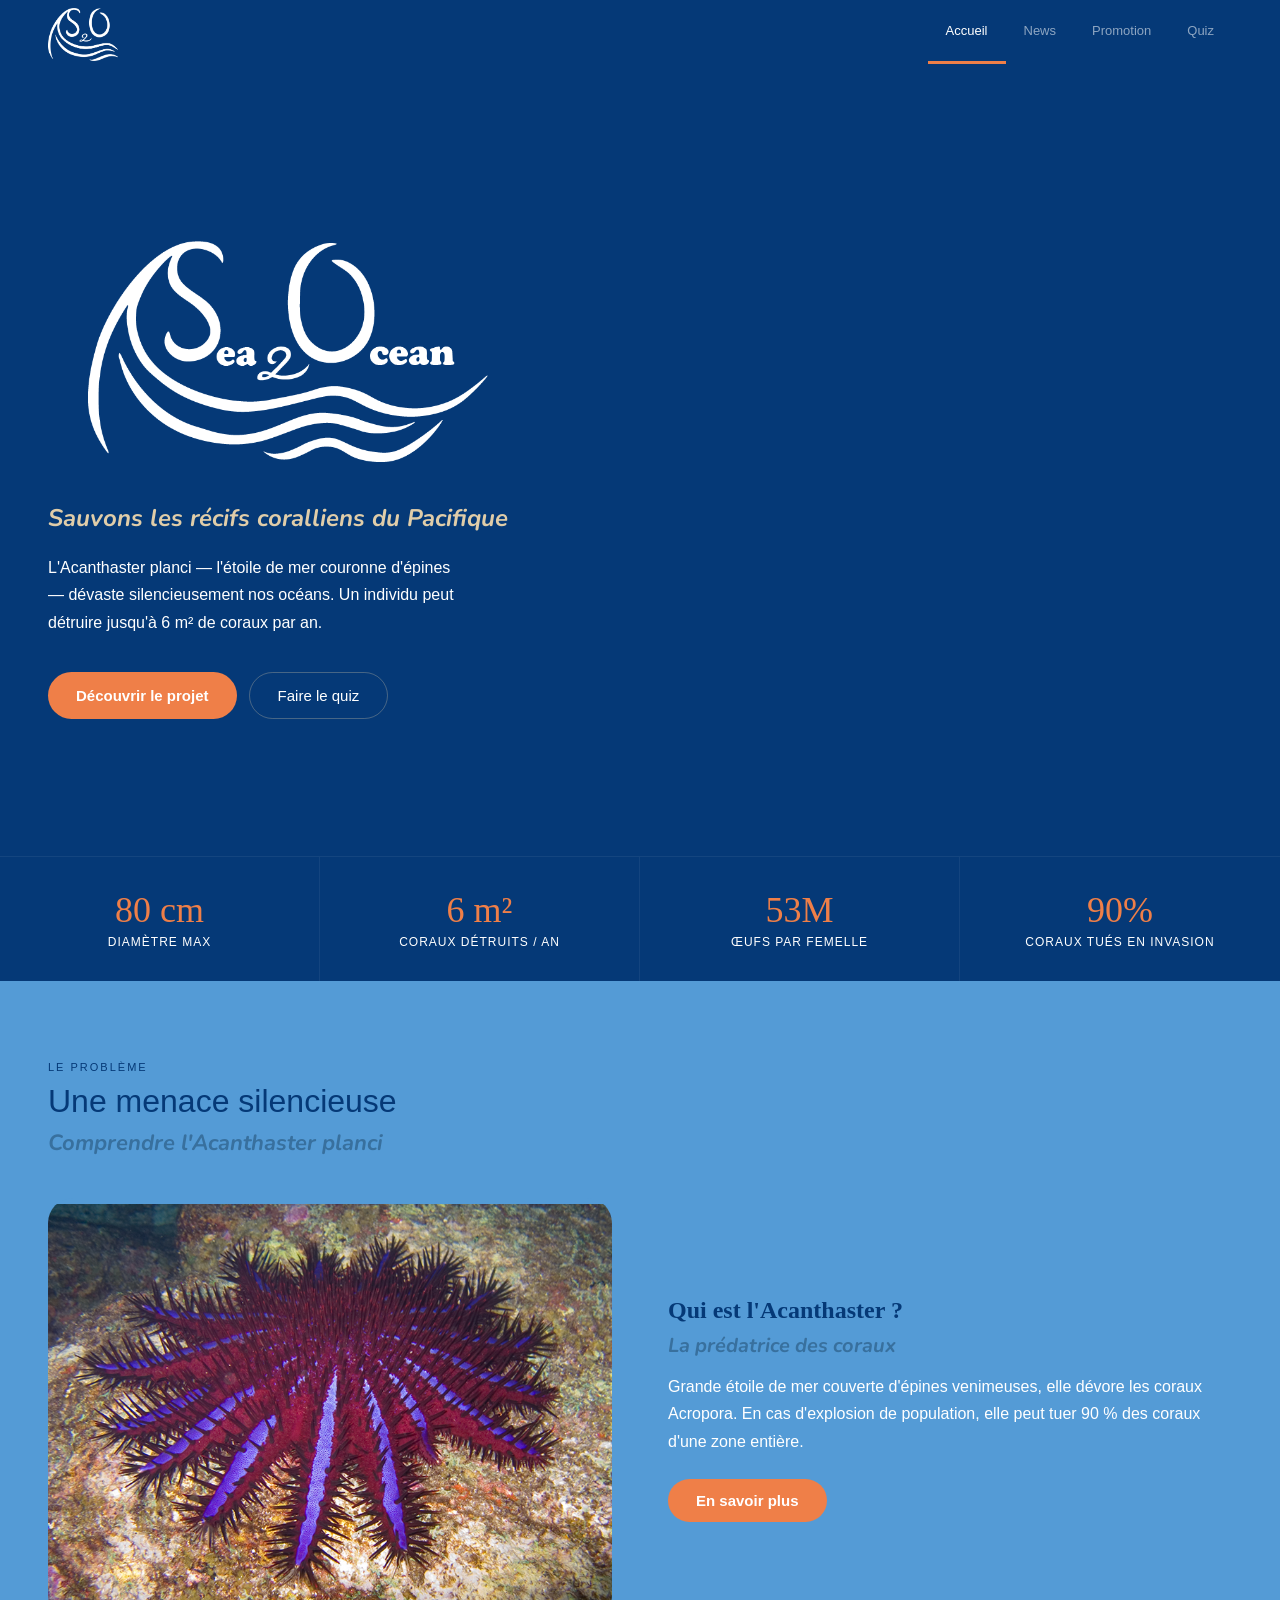
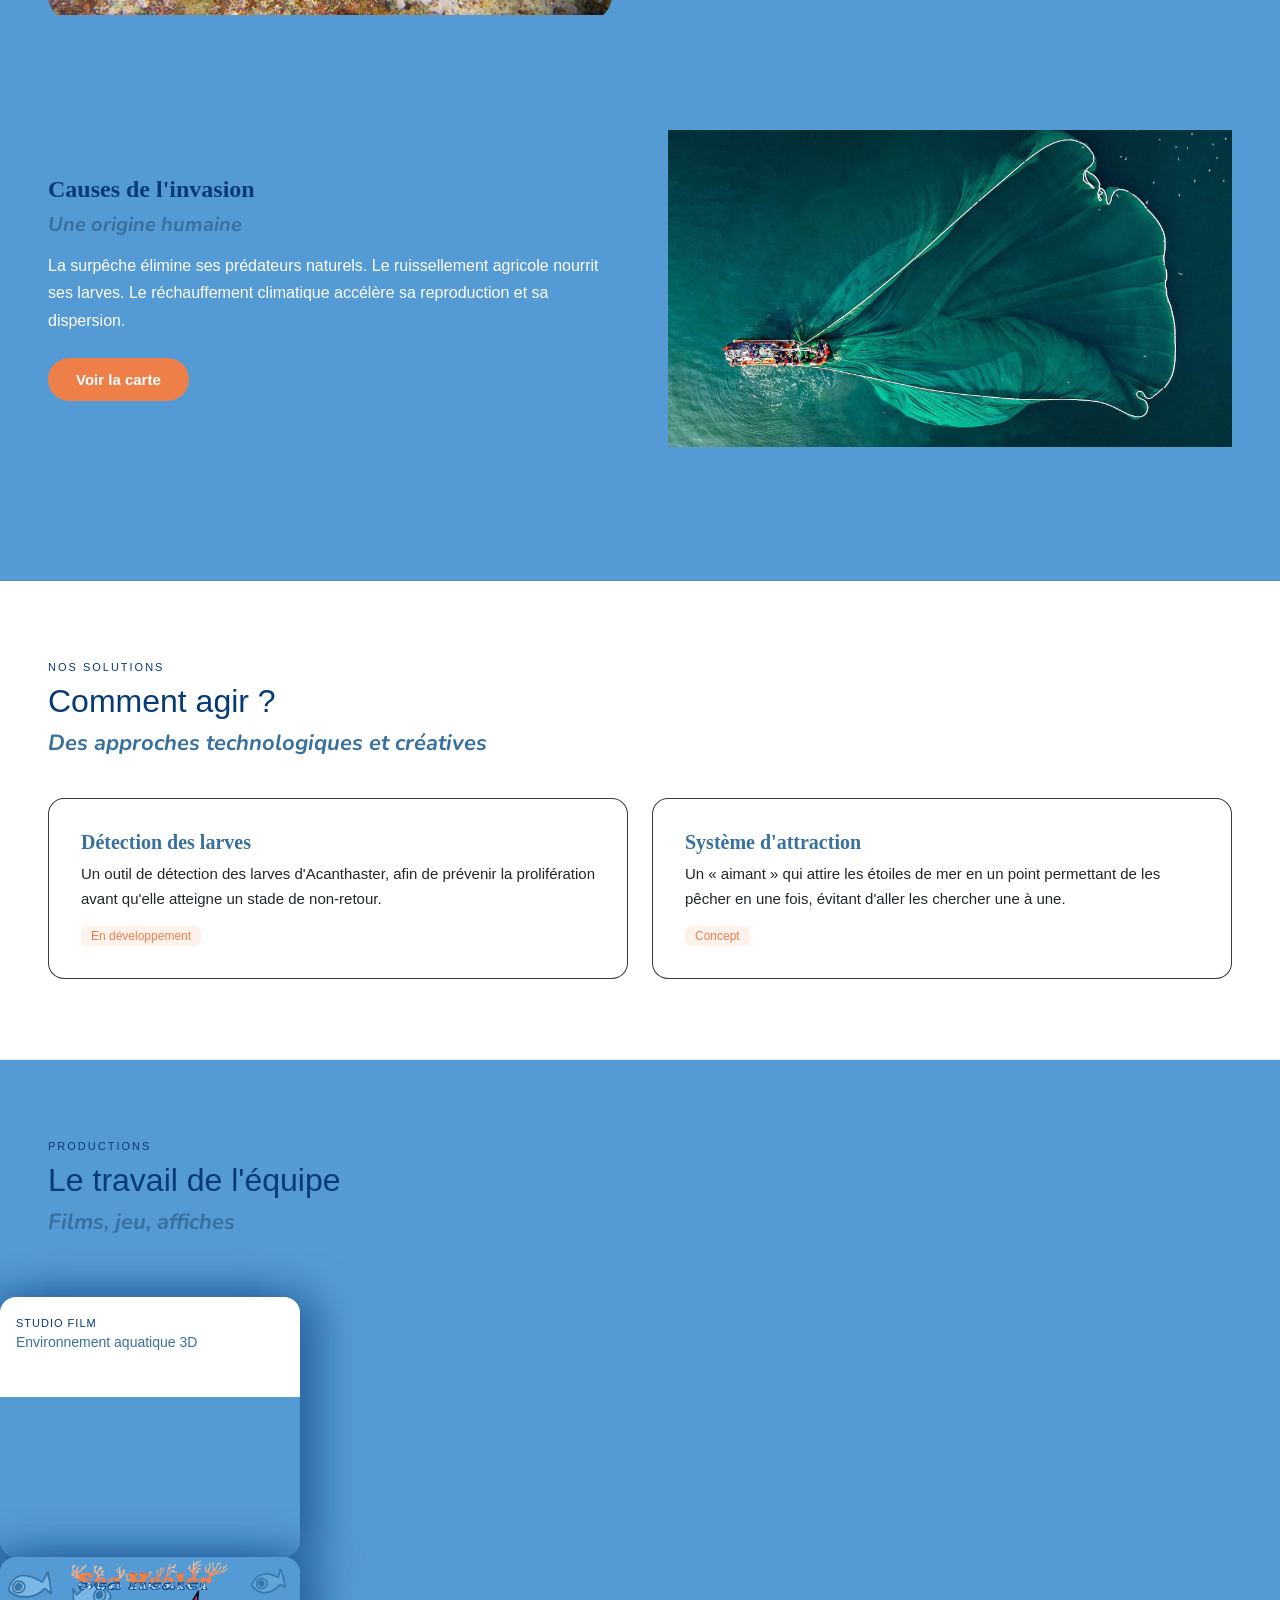
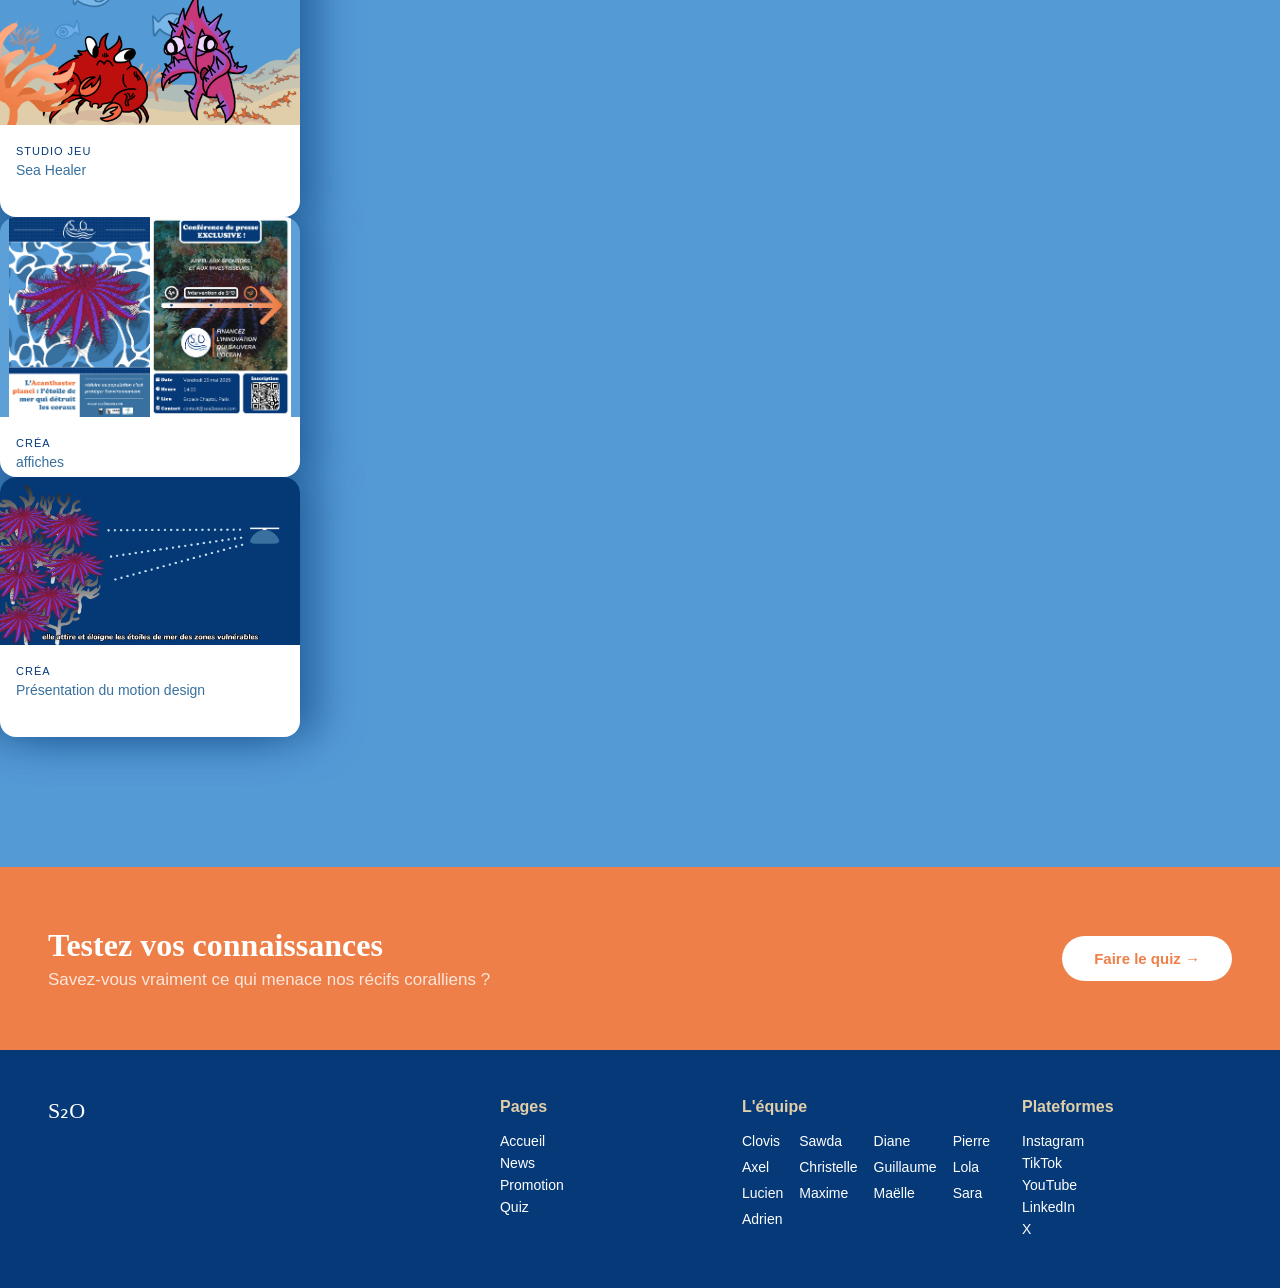
==== index.html @ 171a7920 "v_1" ====
<!DOCTYPE html>
<html lang="fr">
<head>
  <meta charset="UTF-8">
  <meta name="viewport" content="width=device-width, initial-scale=1.0">
  <title>S₂O — Sea²Ocean</title>
  <link rel="stylesheet" href="https://cdn.jsdelivr.net/npm/swiper@12/swiper-bundle.min.css"/>
  <link rel="stylesheet" href="style.css"/>
</head>
<body>

<!-- NAVIGATION -->
<nav>
  <a href="index.html" class="nav-logo"><img src="images/logo.png" alt=""></a>
  <div class="nav-links">
    <a href="index.html">Accueil</a>
    <a href="news.html">News</a>
    <a href="promotion.html">Promotion</a>
    <a href="quiz.html">Quiz</a>
  </div>
</nav>

<!-- HERO -->
<div class="hero">
  <div class="hero-left">
    <img src="images/logo_2.png" alt="">
    <div class="hero-sub-title">Sauvons les récifs coralliens du Pacifique</div>
    <p class="hero-body">L'Acanthaster planci — l'étoile de mer couronne d'épines — dévaste silencieusement nos océans. Un individu peut détruire jusqu'à 6 m² de coraux par an.</p>
    <div class="hero-btns">
      <button class="btn" onclick="location.href='promotion.html'">Découvrir le projet</button>
      <button class="btn-ghost" onclick="location.href='quiz.html'">Faire le quiz</button>
    </div>
  </div>
</div>

<!-- STATS -->
<div class="stats">
  <div class="stat"><span class="stat-n">80 cm</span><div class="stat-l">Diamètre max</div></div>
  <div class="stat"><span class="stat-n">6 m²</span><div class="stat-l">Coraux détruits / an</div></div>
  <div class="stat"><span class="stat-n">53M</span><div class="stat-l">Œufs par femelle</div></div>
  <div class="stat"><span class="stat-n">90%</span><div class="stat-l">Coraux tués en invasion</div></div>
</div>

<!-- LE PROBLÈME -->
<div class="section">
  <span class="eyebrow">Le problème</span>
  <div class="section-title">Une menace silencieuse</div>
  <div class="section-sub">Comprendre l'Acanthaster planci</div>

  <div class="alt-grid">
    <div class="img-ph img-ph-4-3"><img src="images/acanthaster.jpg" alt="acanthaster"></div>
    <div class="block-text">
      <h3>Qui est l'Acanthaster ?</h3>
      <div class="subh">La prédatrice des coraux</div>
      <p>Grande étoile de mer couverte d'épines venimeuses, elle dévore les coraux Acropora. En cas d'explosion de population, elle peut tuer 90 % des coraux d'une zone entière.</p>
      <a href="https://fr.wikipedia.org/wiki/Acanthaster"><button class="btn">En savoir plus</button></a>
    </div>
  </div>

  <div class="alt-grid flip">
    <div class="img-ph img-ph-4-3"><img src="images/surpêche.jpg" alt="surpêche"></div>
    <div class="block-text">
      <h3>Causes de l'invasion</h3>
      <div class="subh">Une origine humaine</div>
      <p>La surpêche élimine ses prédateurs naturels. Le ruissellement agricole nourrit ses larves. Le réchauffement climatique accélère sa reproduction et sa dispersion.</p>
      <a href="https://www.science-et-vie.com/wp-content/uploads/scienceetvie/2022/04/alerte-etoile-mer-geante-1-516x410.jpg"><button class="btn">Voir la carte</button></a>
    </div>
  </div>
</div>

<!-- NOS SOLUTIONS -->
<div class="section section-alt">
  <span class="eyebrow">Nos solutions</span>
  <div class="section-title">Comment agir ?</div>
  <div class="section-sub">Des approches technologiques et créatives</div>
  <div class="grid-2">
    <div class="card">
  <h4>Détection des larves</h4>
  <p>Un outil de détection des larves d'Acanthaster, afin de prévenir la prolifération avant qu'elle atteigne un stade de non-retour.</p>
  <span class="card-tag">En développement</span>
</div>
<div class="card">
  <h4>Système d'attraction</h4>
  <p>Un « aimant » qui attire les étoiles de mer en un point permettant de les pêcher en une fois, évitant d'aller les chercher une à une.</p>
  <span class="card-tag">Concept</span>
</div>
  </div>
</div>

<!-- PRODUCTIONS (SWIPER) -->

<!-- PRODUCTIONS (SWIPER) -->
<div class="swiper-section">
  <div class="inner-pad">
    <span class="eyebrow">Productions</span>
    <div class="section-title">Le travail de l'équipe</div>
    <div class="section-sub">Films, jeu, affiches</div>
  </div>
  <div class="swiper mySwiper">
    <div class="swiper-wrapper">
      <div class="swiper-slide"><img src="images/image v2.png" alt=""><div class="slide-meta"><span class="tag">Studio Film</span><p>Environnement aquatique 3D</p></div></div>
      <div class="swiper-slide"><img src="images/illu_jv.png" alt=""><div class="slide-meta"><span class="tag">Studio Jeu</span><p>Sea Healer</p></div></div>
      <div class="swiper-slide"><div class="slide-img"><img src="images/affiches.jpg" alt=""></div><div class="slide-meta"><span class="tag">Créa</span><p>affiches</p></div></div>
      <div class="swiper-slide"><img src="images/motion.png" alt=""><div class="slide-meta"><span class="tag">Créa</span><p>Présentation du motion design</p></div></div>
    </div>
    <div class="swiper-pagination"></div>
  </div>
</div>

<!-- BANDE QUIZ -->
<div class="quiz-band">
  <div>
    <h2>Testez vos connaissances</h2>
    <p>Savez-vous vraiment ce qui menace nos récifs coralliens ?</p>
  </div>
  <button class="btn-white" onclick="location.href='quiz.html'">Faire le quiz →</button>
</div>

<!-- FOOTER -->
<footer>
  <div class="footer-brand">
    <div class="f-logo">S₂O</div>
  </div>
  <div class="footer-col">
    <h5>Pages</h5>
    <a href="index.html">Accueil</a>
    <a href="news.html">News</a>
    <a href="promotion.html">Promotion</a>
    <a href="quiz.html">Quiz</a>
  </div>
<div class="footer-col">
  <h5>L'équipe</h5>
  <div style="display:grid; grid-template-columns: repeat(4, 1fr); gap: 4px 16px;">
    <a href="https://www.linkedin.com/in/clovis-madelaine-2a732026b/">Clovis</a>
    <a href="https://www.linkedin.com/in/sawda-mohamed/">Sawda</a>
    <a href="https://www.linkedin.com/in/diane-beysecker/">Diane</a>
    <a href="https://www.linkedin.com/in/peschardpierre/  ">Pierre</a>
    <a href="https://www.linkedin.com/in/axel-joanny-06a055332/">Axel</a>
    <a href="https://www.linkedin.com/in/christelle-gao/">Christelle</a>
    <a href="https://www.linkedin.com/in/guillaume-leman-38972b382/">Guillaume</a>
    <a href="https://www.linkedin.com/in/lola-coudrin/">Lola</a>
    <a href="https://www.linkedin.com/in/lucien-cros/ ">Lucien</a>
    <a href="https://www.linkedin.com/in/maxime-lebon-583018383/">Maxime</a>
    <a href="https://www.linkedin.com/in/maëlle-charlettine-33271b382/">Maëlle</a>
    <a href="https://www.linkedin.com/in/sara-astuti-aucher/">Sara</a>
    <a href="https://www.linkedin.com/in/adrien-prestat-61871a382/">Adrien</a>
  </div>
</div>
  <div class="footer-col">
    <h5>Plateformes</h5>
    <a href="https://www.instagram.com/sea.2.ocean?igsh=anFoZXAwaHdkemZo&utm_source=qr">Instagram</a>
    <a href="https://www.tiktok.com/@so34989?_r=1&_t=ZN-96VxC61JuCM">TikTok</a>
    <a href="https://www.youtube.com/@Sea2Ocean-r8h">YouTube</a>
    <a href="https://www.linkedin.com/company/sea₂ocean/about/?viewAsMember=true">LinkedIn</a>
    <a href="https://x.com/sea_2_ocean?s=21">X</a>
  </div>
</footer>

<script src="https://cdn.jsdelivr.net/npm/swiper@12/swiper-bundle.min.js"></script>
<script src="main.js"></script>
</body>
</html>
---- style.css ----
@import url("https://fonts.googleapis.com/css2?family=Nunito:ital,wght@0,400;1,700&display=swap");

* {
  margin: 0;
  padding: 0;
  box-sizing: border-box;
}

:root {
  --sable: #e0cda9;
  --sable-light: #ede4cf;
  --sable-dark: #cdb98a;
  --corail: #ef7f48;
  --céruléen: #38709e;
  --noir: #21262b;
  --cobalt: #053977;
  --good: #2ecc71;
  --bad: #e74c3c;
  --ciel: #549bd6;
  --white: #ffffff;
}

body {
  font-family: "Nunito regular", sans-serif;
  font-size: 18px;
  background: var(--ciel);
  color: var(--céruléen);
  overflow-x: hidden;
}

h1,
h2,
h3,
h4 {
  font-family: "Cooper Black", Georgia, serif;
}

nav {
  display: flex;
  align-items: center;
  justify-content: space-between;
  padding: 0 48px;
  height: 64px;
  background: var(--cobalt);
  position: sticky;
  top: 0;
  z-index: 100;
}

.nav-logo img {
  margin-top: 10px;
  width: 70px;
}
.nav-links {
  display: flex;
}

.nav-links a {
  font-size: 13px;
  color: rgba(255, 255, 255, 0.55);
  text-decoration: none;
  padding: 0 18px;
  height: 64px;
  display: flex;
  align-items: center;
  border-bottom: 3px solid transparent;
  transition:
    color 0.2s,
    border-color 0.2s;
}

.nav-links a:hover,
.nav-links a.active {
  color: #ffffff;
  border-color: var(--corail);
}

.page-hero {
  background: var(--cobalt);
  padding: 64px 48px;
}

.page-hero.centered {
  text-align: center;
}

.page-hero h1 {
  font-size: 48px;
  color: #ffffff;
  margin-bottom: 12px;
}

.page-hero p {
  font-size: 22px;
  color: var(--sable-dark);
}

.eyebrow {
  font-size: 11px;
  letter-spacing: 2px;
  text-transform: uppercase;
  color: var(--cobalt);
  margin-bottom: 10px;
  display: block;
}

.section {
  padding: 80px 48px;
  border-bottom: 1px solid rgba(33, 38, 43, 0.1);
  background: var(--ciel);
}

.section-alt {
  background: var(--white);
}
.section-dark {
  background: var(--céruléen);
}
.section-dark {
  background: var(--ciel);
}
.section-title {
  color: #ffffff;
}
.section-dark .section-sub {
  color: rgba(224, 205, 169, 0.5);
}

.section-title {
  font-size: 32px;
  color: var(--cobalt);
  margin-bottom: 8px;
}

.section-sub {
  font-family: "Nunito", sans-serif;
  font-style: italic;
  font-weight: 700;
  font-size: 22px;
  color: var(--céruléen);
  margin-bottom: 40px;
}

.btn {
  background: var(--corail);
  color: #ffffff;
  border: none;
  padding: 13px 28px;
  border-radius: 999px;
  font-size: 15px;
  font-family: "Nunito regular", sans-serif;
  font-weight: 600;
  cursor: pointer;
  transition: opacity 0.2s;
  text-decoration: none;
  display: inline-block;
}

.btn:hover {
  opacity: 0.85;
}

.btn-outline {
  background: transparent;
  color: var(--corail);
  border: 2px solid var(--corail);
  padding: 11px 26px;
  border-radius: 999px;
  font-size: 15px;
  font-family: "Nunito regular", sans-serif;
  font-weight: 600;
  cursor: pointer;
  transition:
    background 0.2s,
    color 0.2s;
  text-decoration: none;
  display: inline-block;
}

.btn-outline:hover {
  background: var(--corail);
  color: #ffffff;
}

.btn-ghost {
  background: transparent;
  color: var(--white);
  border: 1px solid rgba(224, 205, 169, 0.3);
  padding: 14px 28px;
  border-radius: 999px;
  font-size: 15px;
  font-family: "Nunito regular", sans-serif;
  cursor: pointer;
  transition: border-color 0.2s;
}

.btn-ghost:hover {
  border-color: var(--sable);
}

.btn-white {
  background: #ffffff;
  color: var(--corail);
  border: none;
  padding: 14px 32px;
  border-radius: 999px;
  font-size: 15px;
  font-family: "Nunito regular", sans-serif;
  font-weight: 700;
  cursor: pointer;
  transition: opacity 0.2s;
}

.btn-white:hover {
  opacity: 0.9;
}

.grid-2 {
  display: grid;
  grid-template-columns: 1fr 1fr;
  gap: 24px;
}
.grid-3 {
  display: grid;
  grid-template-columns: repeat(3, 1fr);
  gap: 20px;
}
.grid-4 {
  display: grid;
  grid-template-columns: repeat(4, 1fr);
  gap: 16px;
}

.card {
  background: #ffffff;
  border-radius: 16px;
  padding: 32px;
  border: 1px solid rgba(33, 38, 43, 0.9);
  transition:
    transform 0.2s,
    box-shadow 0.2s;
}

.card:hover {
  transform: translateY(-4px);
  box-shadow: 0 12px 32px rgba(33, 38, 43, 0.1);
}

.card h4 {
  font-size: 20px;
  margin-bottom: 8px;
}
.card p {
  font-size: 15px;
  color: var(--noir);
  line-height: 1.65;
}

.card-tag {
  display: inline-block;
  background: rgba(239, 127, 72, 0.1);
  color: var(--corail);
  border-radius: 6px;
  padding: 3px 10px;
  font-size: 12px;
  margin-top: 14px;
}

.img-ph {
  background: var(--ciel);
  display: flex;
  align-items: center;
  justify-content: center;
  position: relative;
  overflow: hidden;
  border-radius: 25px;
}
.img-ph img {
  width: 100%;
  height: 100%;
  object-fit: contain;
  position: absolute;
  inset: 0;
}
.img-ph::after {
  content: "";
  position: absolute;
  inset: 0;
}
.img-ph-4-3 {
  aspect-ratio: 4/3;
}
.img-ph-2-3 {
  aspect-ratio: 2/3;
}
.img-ph-16-9 {
  aspect-ratio: 16/9;
}

.alt-grid {
  display: grid;
  grid-template-columns: 1fr 1fr;
  gap: 56px;
  align-items: center;
  margin-bottom: 56px;
}

.alt-grid:last-child {
  margin-bottom: 0;
}

.alt-grid.flip {
  direction: rtl;
}
.alt-grid.flip > * {
  direction: ltr;
}

.block-text h3 {
  font-size: 24px;
  color: var(--cobalt);
  margin-bottom: 8px;
}
.block-text .subh {
  font-family: "Nunito", sans-serif;
  font-style: italic;
  font-weight: 700;
  font-size: 20px;
  color: var(--céruléen);
  margin-bottom: 14px;
}
.block-text p {
  font-size: 16px;
  color: var(--white);
  line-height: 1.7;
  margin-bottom: 24px;
}

.stats {
  display: grid;
  grid-template-columns: repeat(4, 1fr);
  background: var(--cobalt);
  border-top: 1px solid rgba(255, 255, 255, 0.06);
}

.stat {
  padding: 32px 24px;
  text-align: center;
  border-right: 1px solid rgba(255, 255, 255, 0.06);
}

.stat:last-child {
  border-right: none;
}

.stat-n {
  font-family: "Cooper Black", Georgia, serif;
  font-size: 36px;
  color: var(--corail);
  display: block;
}

.stat-l {
  font-size: 12px;
  color: var(--white);
  text-transform: uppercase;
  letter-spacing: 1px;
  margin-top: 4px;
}

.swiper-slide-custom {
  background: var(--ciel);
  border-radius: 16px;
  width: 300px !important;
  height: 260px;
  display: flex;
  flex-direction: column;
  overflow: hidden;
}

.slide-img {
  flex: 1;
  display: flex;
  align-items: center;
  justify-content: center;
  background: rgba(255, 255, 255, 0.05);
  color: rgba(255, 255, 255, 0.2);
  font-size: 12px;
  letter-spacing: 1px;
  text-transform: uppercase;
}
.slide-img img {
  width: 94%;
  height: 100%;
  object-fit: cover;
  display: block;
}
.news-img img {
  width: 100%;
  height: 100%;
  object-fit: cover;
  display: block;
}

.slide-meta {
  padding: 14px 16px;
  background: var(--céruléen);
  height: 100px;
}
.slide-meta .tag {
  font-size: 11px;
  color: var(--corail);
  text-transform: uppercase;
  letter-spacing: 1px;
}
.slide-meta p {
  font-size: 14px;
  color: rgba(224, 205, 169, 0.8);
  margin-top: 2px;
}

.swiper-pagination-bullet {
  background: var(--sable) !important;
  opacity: 0.4;
}
.swiper-pagination-bullet-active {
  background: var(--corail) !important;
  opacity: 1;
}

.quiz-band {
  background: var(--corail);
  padding: 60px 48px;
  display: flex;
  align-items: center;
  justify-content: space-between;
  gap: 32px;
}

.quiz-band h2 {
  font-size: 32px;
  color: #ffffff;
}
.quiz-band p {
  font-size: 17px;
  color: rgba(255, 255, 255, 0.8);
  margin-top: 6px;
}

footer {
  background: var(--cobalt);
  padding: 48px;
  display: grid;
  grid-template-columns: 2fr 1fr 1fr 1fr;
  gap: 32px;
}

footer.simple {
  grid-template-columns: 1fr;
  display: flex;
  justify-content: space-between;
  align-items: center;
  padding: 24px 48px;
}

.f-logo {
  font-family: "Cooper Black", Georgia, serif;
  font-size: 22px;
  color: #ffffff;
}

.footer-brand p {
  font-size: 14px;
  color: var(--white);
  line-height: 1.6;
  margin-top: 10px;
  max-width: 260px;
}

.footer-col h5 {
  font-size: 16px;
  color: var(--sable);
  margin-bottom: 14px;
}
.footer-col a {
  display: block;
  font-size: 14px;
  color: var(--white);
  text-decoration: none;
  padding: 3px 0;
  transition: color 0.2s;
}
.footer-col a:hover {
  color: var(--corail);
}

.footer-bottom {
  background: var(--cobalt);
  padding: 16px 48px;
  border-top: 1px solid rgba(255, 255, 255, 0.06);
  display: flex;
  justify-content: space-between;
  align-items: center;
}

.footer-bottom span {
  font-size: 12px;
  color: var(--white);
}

.social-links {
  display: flex;
  gap: 12px;
}
.social-links a {
  width: 32px;
  height: 32px;
  border-radius: 50%;
  border: 1px solid rgba(224, 205, 169, 0.15);
  display: flex;
  align-items: center;
  justify-content: center;
  font-size: 13px;
  color: rgba(224, 205, 169, 0.4);
  text-decoration: none;
  transition:
    border-color 0.2s,
    color 0.2s;
}

.social-links a:hover {
  border-color: var(--corail);
  color: var(--corail);
}

.hero {
  min-height: 88vh;
  display: grid;
  grid-template-columns: 1fr 1fr;
  background: var(--cobalt);
  overflow: hidden;
}
.hero img {
  width: 400px;
  margin: 40px;
}

.hero-left {
  padding: 80px 48px;
  display: flex;
  flex-direction: column;
  justify-content: center;
}

.hero-eyebrow {
  display: inline-flex;
  align-items: center;
  gap: 8px;
  background: rgba(239, 127, 72, 0.15);
  border: 1px solid rgba(239, 127, 72, 0.3);
  border-radius: 999px;
  padding: 6px 16px;
  font-size: 12px;
  letter-spacing: 2px;
  text-transform: uppercase;
  color: var(--corail);
  margin-bottom: 28px;
  width: fit-content;
}

.hero h1 {
  font-size: 80px;
  line-height: 0.95;
  color: #ffffff;
  margin-bottom: 12px;
}

.hero h1 em {
  color: var(--corail);
  font-style: normal;
}

.hero-sub-title {
  font-family: "Nunito", sans-serif;
  font-style: italic;
  font-weight: 700;
  font-size: 24px;
  color: var(--sable);
  margin-bottom: 20px;
}

.hero-body {
  font-size: 16px;
  color: var(--white);
  line-height: 1.7;
  max-width: 420px;
  margin-bottom: 36px;
}

.hero-btns {
  display: flex;
  gap: 12px;
}

.hero-right {
  display: flex;
  align-items: center;
  justify-content: center;
  background: linear-gradient(135deg, #0a2540 0%, #053033 100%);
  position: relative;
}

.hero-right::before {
  content: "";
  position: absolute;
  inset: 0;
  background: radial-gradient(
    circle at 60% 50%,
    rgba(84, 155, 214, 0.15) 0%,
    transparent 65%
  );
}

.hero-orb {
  width: 280px;
  height: 280px;
  border-radius: 50%;
  border: 1px solid rgba(84, 155, 214, 0.2);
  display: flex;
  align-items: center;
  justify-content: center;
  position: relative;
}

.hero-orb::before,
.hero-orb::after {
  content: "";
  position: absolute;
  border-radius: 50%;
  border: 1px solid rgba(84, 155, 214, 0.06);
  animation: pulse 4s ease-in-out infinite;
}

.hero-orb::before {
  width: 360px;
  height: 360px;
}
.hero-orb::after {
  width: 440px;
  height: 440px;
  animation-delay: 0.8s;
}

@keyframes pulse {
  0%,
  100% {
    transform: scale(1);
    opacity: 0.5;
  }
  50% {
    transform: scale(1.03);
    opacity: 0.2;
  }
}

.orb-inner {
  width: 200px;
  height: 200px;
  border-radius: 50%;
  background: radial-gradient(
    circle at 40% 35%,
    rgba(84, 155, 214, 0.3),
    rgba(5, 57, 119, 0.6)
  );
  border: 1px solid rgba(84, 155, 214, 0.3);
  display: flex;
  align-items: center;
  justify-content: center;
  font-family: "Cooper Black", Georgia, serif;
  font-size: 36px;
  color: #ffffff;
}

.swiper-section {
  padding: 80px 0;
  background: var(--ciel);
  overflow: hidden;
}
.swiper-section .inner-pad {
  padding: 0 48px;
}
.swiper-section .section-title {
  color: var(--cobalt);
}
.swiper-section .section-sub {
  color: var(--céruléen);
}
.mySwiper {
  padding: 20px 0 50px !important;
}
.mySwiper .swiper-slide {
  width: 300px !important;
  height: 260px;
  border-radius: 16px;
  background: var(--ciel);
  display: flex;
  flex-direction: column;
  overflow: hidden;
}
.swiper-slide {
  box-shadow:
    -20px 0 40px rgba(5, 57, 119, 0.5),
    20px 0 40px rgba(5, 57, 119, 0.5);
}
.mySwiper .slide-img {
  flex: 1;
  display: flex;
  align-items: center;
  justify-content: center;
  background: rgba(255, 255, 255, 0.05);
  color: rgba(255, 255, 255, 0.2);
  font-size: 12px;
  letter-spacing: 1px;
  text-transform: uppercase;
  min-height: 200px;
}
.mySwiper .slide-meta {
  padding: 14px 16px;
  background: var(--white);
}
.mySwiper .slide-meta .tag {
  font-size: 11px;
  color: var(--cobalt);
  text-transform: uppercase;
  letter-spacing: 1px;
}
.mySwiper .slide-meta p {
  font-size: 14px;
  color: var(--céruléen);
  margin-top: 2px;
}

.content-wrap {
  max-width: 900px;
  margin: 0 auto;
  padding: 64px 48px;
}

.cp-header {
  border-left: 4px solid var(--cobalt);
  padding: 20px 24px;
  background: #ffffff;
  border-radius: 0 12px 12px 0;
  margin-bottom: 40px;
}
.cp-label {
  font-size: 11px;
  letter-spacing: 2px;
  text-transform: uppercase;
  color: var(--cobalt);
  margin-bottom: 6px;
}
.cp-title {
  font-size: 26px;
  color: var(--cobalt);
  margin-bottom: 4px;
}
.cp-meta {
  font-size: 14px;
  color: var(--céruléen);
}

.cp-body {
  background: #ffffff;
  border-radius: 16px;
  padding: 40px;
  margin-bottom: 32px;
}
.cp-body h3 {
  font-size: 22px;
  color: var(--céruléen);
  margin: 24px 0 10px;
  padding-top: 24px;
  border-top: 1px solid rgba(33, 38, 43, 0.08);
}
.cp-body h3:first-child {
  margin-top: 0;
  padding-top: 0;
  border-top: none;
}
.cp-body p {
  font-size: 16px;
  color: var(--noir);
  line-height: 1.8;
  margin-bottom: 14px;
}
.cp-body strong {
  color: var(--céruléen);
}

.cp-contact {
  background: var(--white);
  border-radius: 12px;
  padding: 24px;
  margin-top: 16px;
}
.cp-contact p {
  font-size: 15px;
  color: var(--noir);
  margin-bottom: 6px;
}

.news-card {
  background: #ffffff;
  border-radius: 16px;
  overflow: hidden;
  transition:
    transform 0.2s,
    box-shadow 0.2s;
}
.news-card:hover {
  transform: translateY(-4px);
  box-shadow: 0 12px 32px rgba(33, 38, 43, 0.1);
}

.news-img {
  height: 210px;
  background: var(--sable-dark);
  display: flex;
  align-items: center;
  justify-content: center;
  position: relative;
  overflow: hidden;
}
.news-img img {
  width: 100%;
  height: 100%;
  object-fit: cover;
  display: block;
}
.news-img::after {
  display: none;
}
.news-img span {
  font-size: 12px;
  color: var(--noir);
  text-transform: uppercase;
  letter-spacing: 1px;
  z-index: 1;
}

.news-body {
  padding: 24px;
}
.news-tag {
  font-size: 11px;
  letter-spacing: 1px;
  text-transform: uppercase;
  color: var(--cobalt);
  margin-bottom: 8px;
}
.news-body h4 {
  font-size: 20px;
  color: var(--céruléen);
  margin-bottom: 8px;
  line-height: 1.2;
}
.news-body p {
  font-size: 15px;
  color: var(--noir);
  line-height: 1.6;
}
.news-date {
  font-size: 13px;
  color: var(--noir);
  margin-top: 12px;
}

.swiper-outer {
  padding: 64px 0;
  overflow: hidden;
}
.swiper-outer .pad {
  padding: 0 48px;
}
.swiper-outer .pad img {
  width: 100%;
  height: 100%;
  object-fit: cover;
  display: block;
  border-radius: 20px;
}

.mySwiper.promo .swiper-slide {
  width: 320px !important;
  height: 280px;
  background: var(--sable-dark);
}
.mySwiper.promo .slide-img {
  background: var(--sable-light);
  color: var(--noir);
}
.mySwiper.promo .slide-meta {
  background: #ffffff;
}
.mySwiper.promo .slide-meta p {
  font-size: 15px;
  color: var(--céruléen);
  font-weight: 500;
}

.poster-grid {
  display: grid;
  grid-template-columns: repeat(3, 1fr);
  gap: 24px;
  margin-top: 40px;
}

.poster-card {
  background: #ffffff;
  border-radius: 16px;
  overflow: hidden;
  transition: transform 0.2s;
  box-shadow: 0 1px 5px var(--noir);
}
.poster-card:hover {
  transform: translateY(-4px);
}

.poster-img {
  aspect-ratio: 21/29.7;
  background: var(--white);
  display: flex;
  align-items: center;
  justify-content: center;
  position: relative;
  overflow: hidden;
  border: var(--noir);
}
.poster-img img {
  width: 100%;
  height: 100%;
  object-fit: contain;
  display: block;
}
.poster-img::after {
  display: none;
}
.poster-img span {
  font-size: 12px;
  color: var(--noir);
  text-transform: uppercase;
  letter-spacing: 1px;
  z-index: 1;
}

.poster-info {
  padding: 20px;
}
.poster-info .tag {
  font-size: 11px;
  color: var(--cobalt);
  text-transform: uppercase;
  letter-spacing: 1px;
  margin-bottom: 6px;
}
.poster-info h4 {
  font-size: 18px;
  color: var(--céruléen);
}

.game-grid {
  display: grid;
  grid-template-columns: 1fr 1fr;
  gap: 48px;
  align-items: center;
  margin-top: 40px;
}

.game-img {
  aspect-ratio: 16/10;
  background: rgba(255, 255, 255, 0.05);
  border-radius: 16px;
  border: 1px solid rgba(255, 255, 255, 0.08);
  display: flex;
  align-items: center;
  justify-content: center;
}
.game-img img {
  width: 100%;
  height: 100%;
  object-fit: cover;
  display: block;
  border-radius: 20px;
}
.game-img span {
  font-size: 14px;
  color: rgba(255, 255, 255, 0.2);
  text-transform: uppercase;
  letter-spacing: 1px;
}

.game-info h3 {
  font-size: 26px;
  color: var(--cobalt);
  margin-bottom: 10px;
}
.game-info .subh {
  font-family: "Nunito", sans-serif;
  font-style: italic;
  font-weight: 700;
  font-size: 20px;
  color: var(--céruléen);
  margin-bottom: 16px;
}
.game-info p {
  font-size: 16px;
  color: #ffffff;
  line-height: 1.7;
  margin-bottom: 20px;
}

.chars {
  display: grid;
  grid-template-columns: repeat(4, 1fr);
  gap: 10px;
  margin-top: 24px;
}

.char {
  background: rgba(255, 255, 255, 0.05);
  border: 1px solid rgba(255, 255, 255, 0.08);
  border-radius: 10px;
  padding: 14px;
  text-align: center;
}
.char-e {
  font-size: 24px;
  display: block;
  margin-bottom: 4px;
}
.char-n {
  font-size: 11px;
  color: var(--corail);
  font-weight: 600;
}
.char-r {
  font-size: 10px;
  color: #ffffff;
  margin-top: 2px;
}

.platform-card {
  background: #ffffff;
  border-radius: 16px;
  padding: 28px;
  text-align: center;
  transition: transform 0.2s;
}
.platform-card:hover {
  transform: translateY(-3px);
}
.platform-icon {
  font-size: 32px;
  margin-bottom: 12px;
}
.platform-card h4 {
  font-size: 18px;
  color: var(--céruléen);
  margin-bottom: 6px;
}
.platform-card p {
  font-size: 14px;
  color: var(--noir);
  line-height: 1.5;
}
.platform-card img {
  max-height: 80px;
}

.quiz-wrap {
  max-width: 720px;
  margin: 0 auto;
  padding: 64px 24px;
}

.progress-bar-wrap {
  margin-bottom: 32px;
}
.progress-label {
  display: flex;
  justify-content: space-between;
  font-size: 14px;
  color: var(--noir);
  margin-bottom: 8px;
}
.progress-bar {
  height: 6px;
  background: rgba(33, 38, 43, 0.15);
  border-radius: 999px;
  overflow: hidden;
}
.progress-fill {
  height: 100%;
  background: var(--corail);
  border-radius: 999px;
  transition: width 0.4s ease;
}

.q-card {
  background: #ffffff;
  border-radius: 20px;
  padding: 40px;
  box-shadow: 0 4px 24px rgba(33, 38, 43, 0.07);
}
.q-number {
  font-size: 12px;
  color: var(--cobalt);
  text-transform: uppercase;
  letter-spacing: 1px;
  margin-bottom: 10px;
}
.q-text {
  font-size: 22px;
  color: var(--céruléen);
  margin-bottom: 30px;
  line-height: 1.3;
}
.options {
  display: grid;
  gap: 12px;
}

.option {
  background: var(--sable-light);
  border: 2px solid transparent;
  border-radius: 12px;
  padding: 16px 20px;
  font-size: 16px;
  color: var(--céruléen);
  cursor: pointer;
  text-align: left;
  transition:
    border-color 0.15s,
    background 0.15s;
  font-family: "Nunito regular", sans-serif;
}
.option:hover {
  border-color: var(--corail);
  background: #ffffff;
}
.option.correct {
  background: rgba(46, 204, 113, 0.1);
  border-color: #2ecc71;
  color: #1a7a42;
}
.option.wrong {
  background: rgba(231, 76, 60, 0.08);
  border-color: #e74c3c;
  color: #c0392b;
}
.option:disabled {
  cursor: default;
}

.feedback {
  margin-top: 20px;
  padding: 16px 20px;
  border-radius: 12px;
  font-size: 15px;
  line-height: 1.6;
  display: none;
}
.feedback.show {
  display: block;
}
.feedback.good {
  background: rgba(46, 204, 113, 0.1);
  color: #1a7a42;
  border: 1px solid rgba(46, 204, 113, 0.3);
}
.feedback.bad {
  background: rgba(231, 76, 60, 0.08);
  color: #c0392b;
  border: 1px solid rgba(231, 76, 60, 0.2);
}

.q-nav {
  display: flex;
  justify-content: flex-end;
  margin-top: 24px;
}
.btn-next {
  display: none;
}
.btn-next.show {
  display: block;
}

/* Résultats */
.results {
  display: none;
  text-align: center;
}
.results.show {
  display: block;
}

.score-circle {
  width: 140px;
  height: 140px;
  border-radius: 50%;
  border: 6px solid var(--corail);
  display: flex;
  flex-direction: column;
  align-items: center;
  justify-content: center;
  margin: 0 auto 28px;
}
.score-num {
  font-size: 42px;
  color: var(--corail);
}
.score-total {
  font-size: 15px;
  color: var(--noir);
}

.results h2 {
  font-size: 30px;
  margin-bottom: 10px;
}
.results p {
  font-size: 17px;
  color: var(--white);
  line-height: 1.6;
  max-width: 480px;
  margin: 0 auto 28px;
}
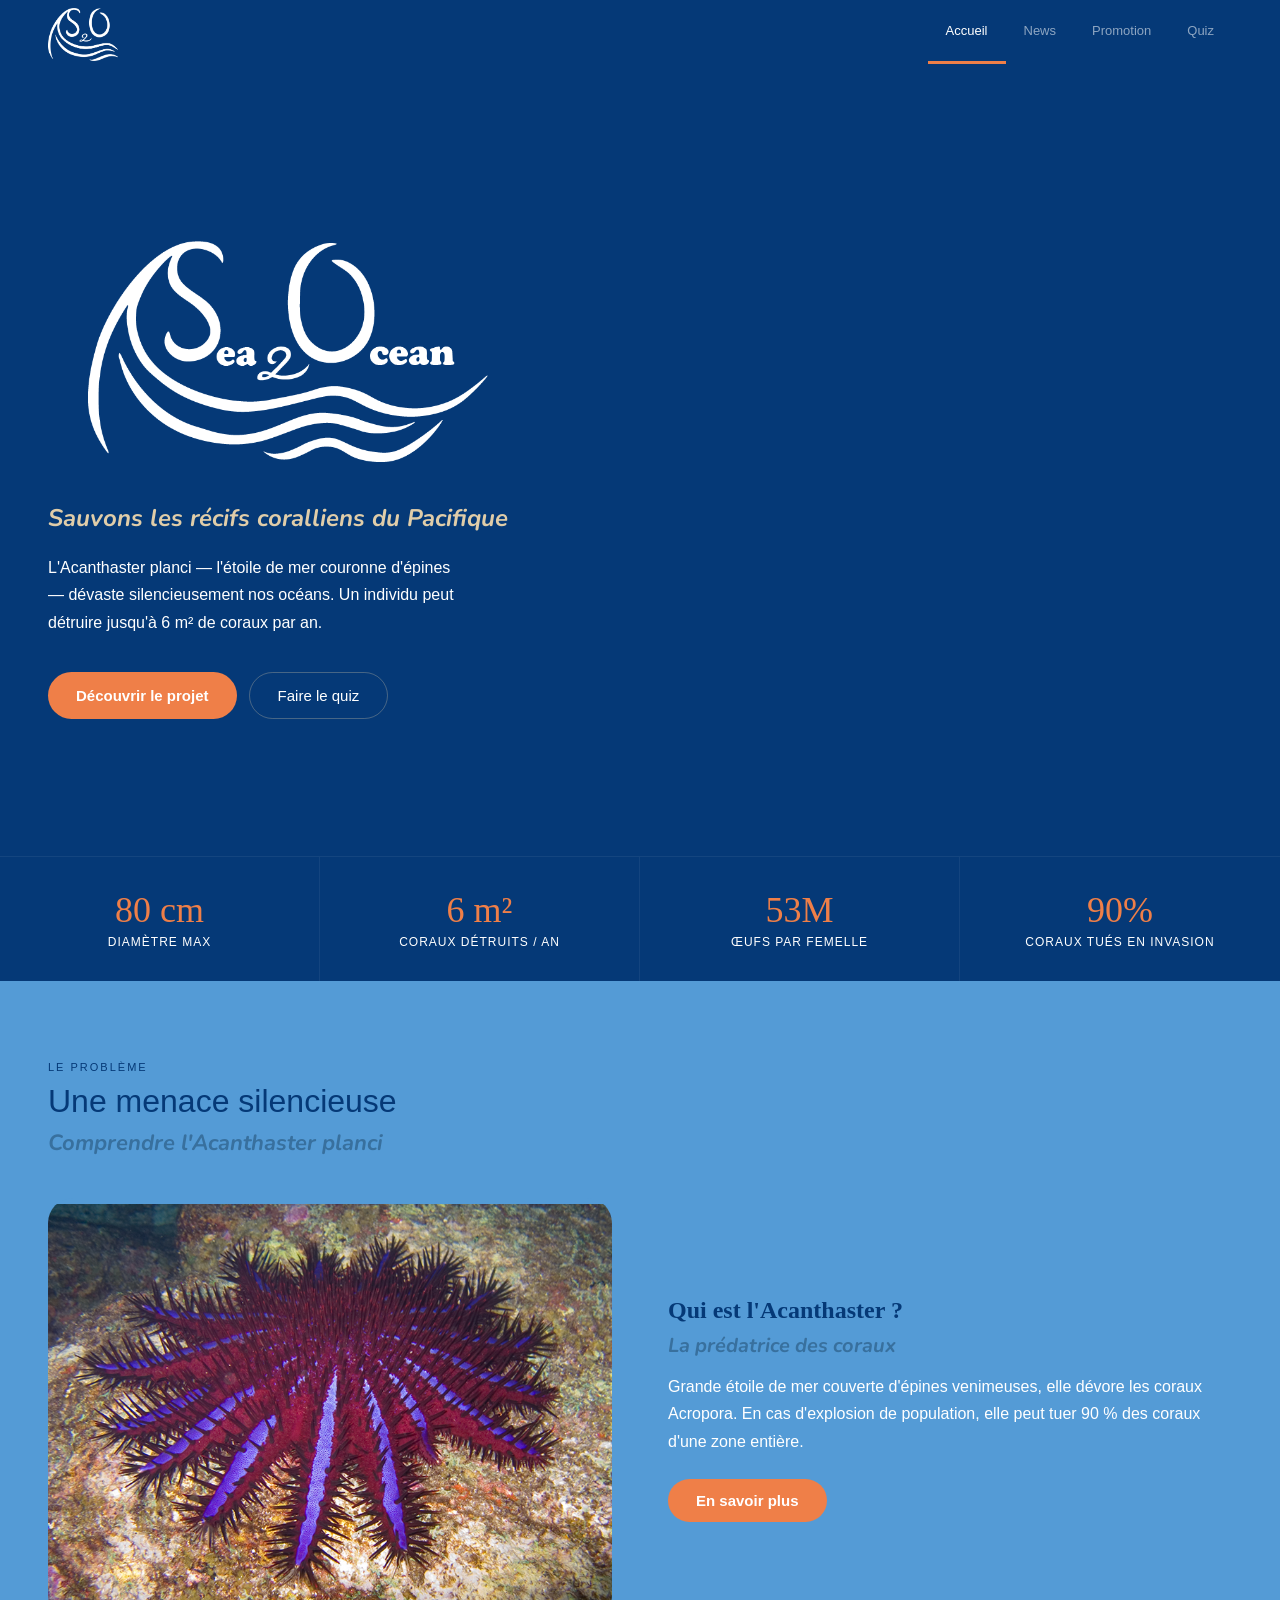
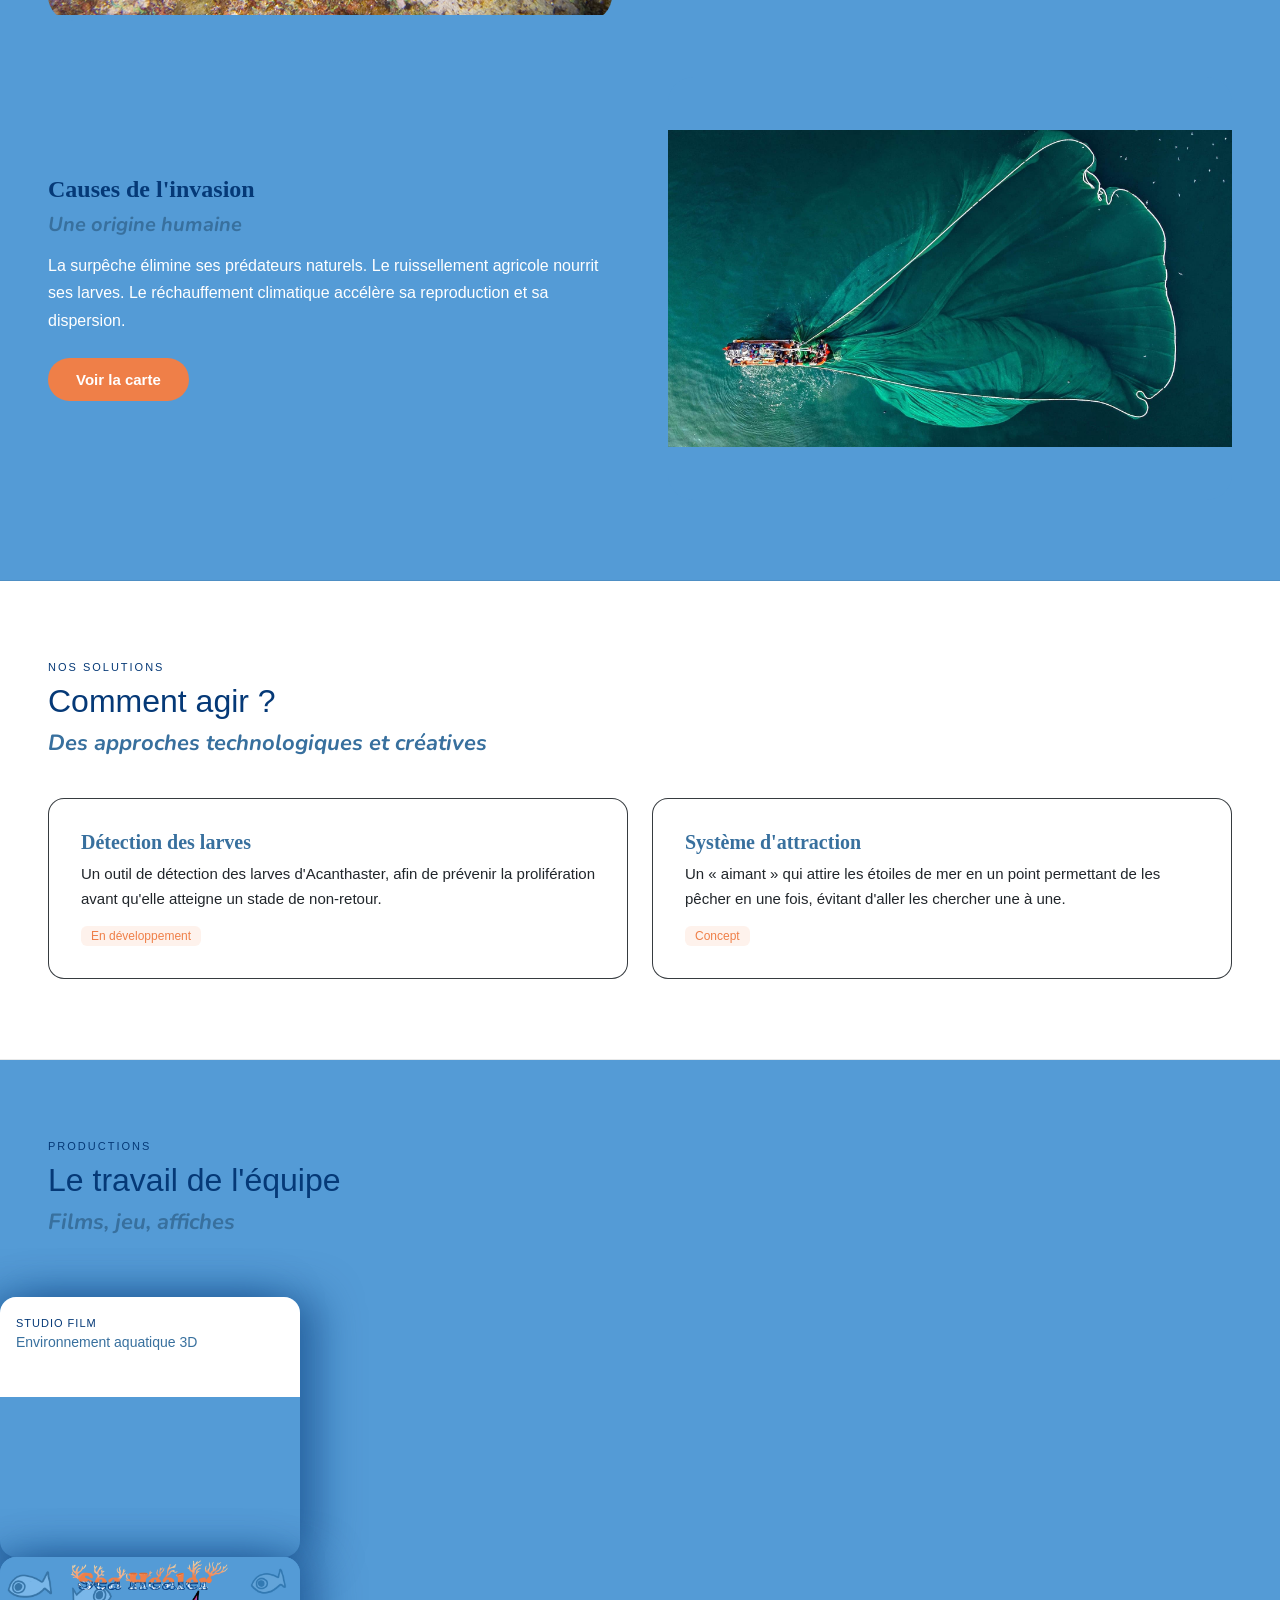
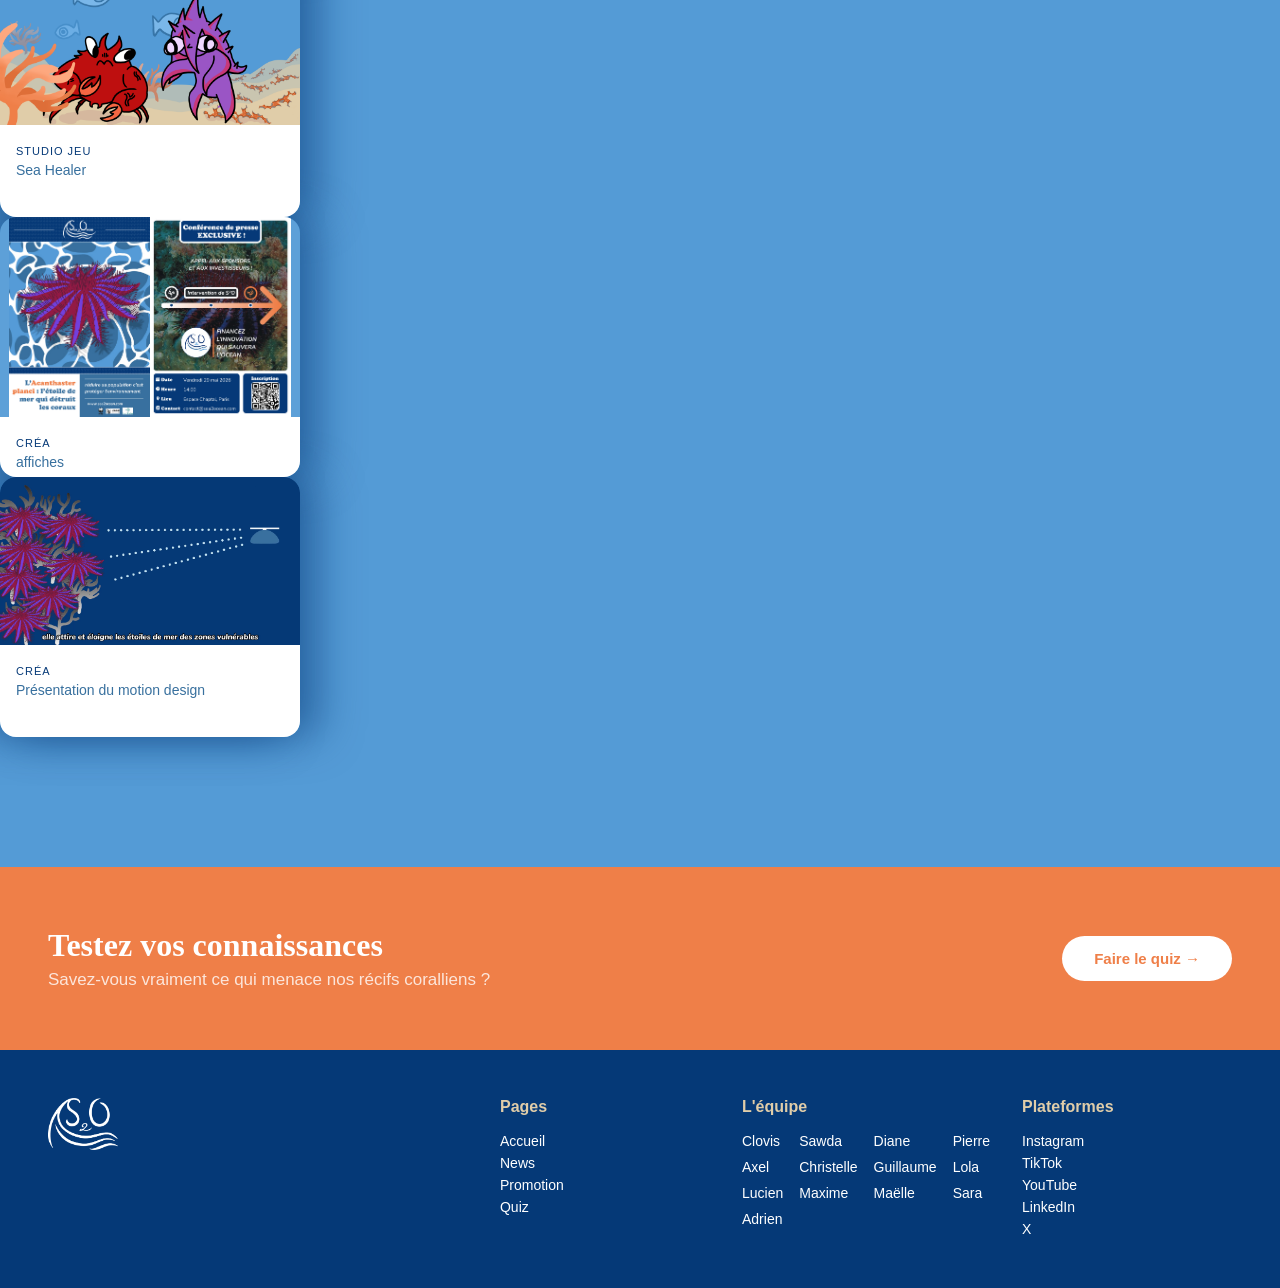
==== commit 6aaf87d3: "v_2" ====
--- a/index.html
+++ b/index.html
@@ -63,7 +63,7 @@
       <h3>Causes de l'invasion</h3>
       <div class="subh">Une origine humaine</div>
       <p>La surpêche élimine ses prédateurs naturels. Le ruissellement agricole nourrit ses larves. Le réchauffement climatique accélère sa reproduction et sa dispersion.</p>
-      <a href="https://www.science-et-vie.com/wp-content/uploads/scienceetvie/2022/04/alerte-etoile-mer-geante-1-516x410.jpg"><button class="btn">Voir la carte</button></a>
+      <a href="https://postimg.cc/QVxwNYQL"><button class="btn">Voir la carte</button></a>
     </div>
   </div>
 </div>
@@ -119,7 +119,7 @@
 <!-- FOOTER -->
 <footer>
   <div class="footer-brand">
-    <div class="f-logo">S₂O</div>
+    <div class="f-logo"><img src="images/logo.png" alt=""></div>
   </div>
   <div class="footer-col">
     <h5>Pages</h5>
--- a/style.css
+++ b/style.css
@@ -123,7 +123,7 @@
   color: #ffffff;
 }
 .section-dark .section-sub {
-  color: rgba(224, 205, 169, 0.5);
+  color: var(--céruléen);
 }
 
 .section-title {
@@ -463,10 +463,8 @@
   padding: 24px 48px;
 }
 
-.f-logo {
-  font-family: "Cooper Black", Georgia, serif;
-  font-size: 22px;
-  color: #ffffff;
+.f-logo img {
+  width: 70px;
 }
 
 .footer-brand p {
